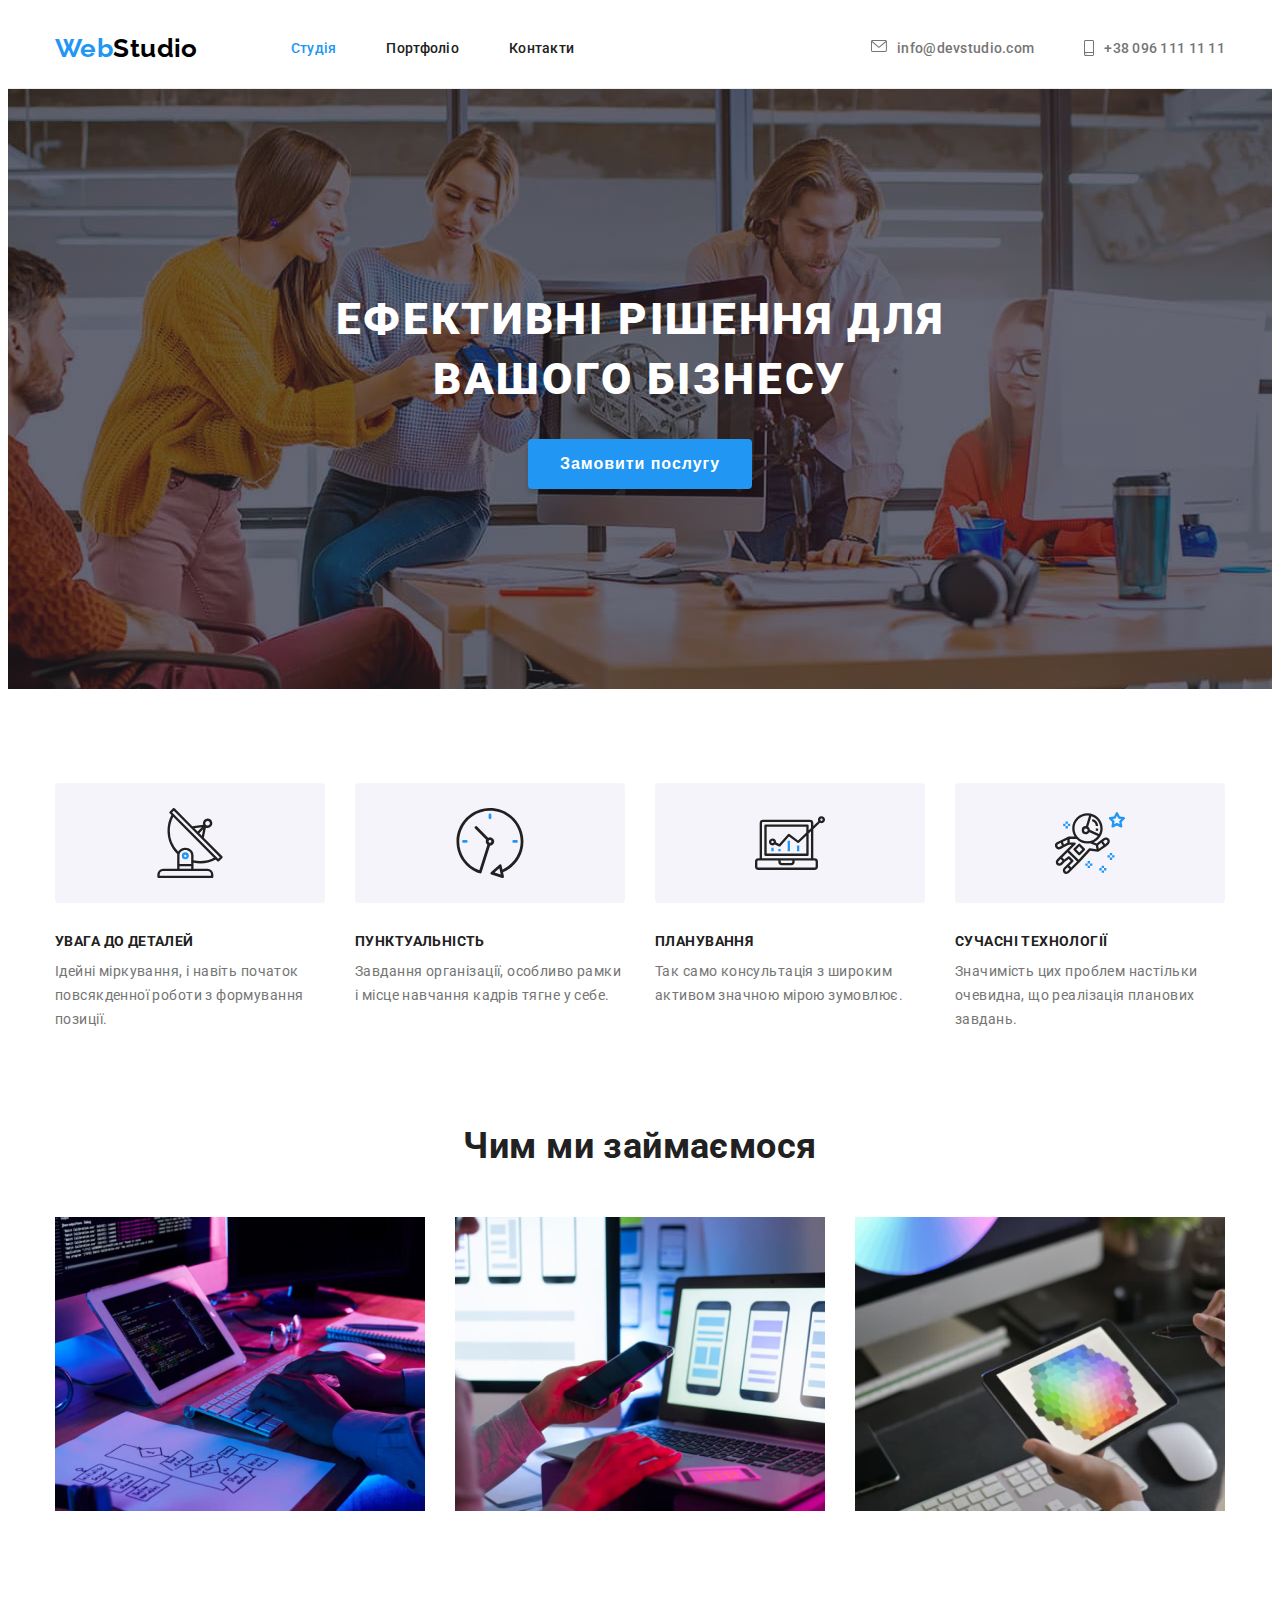
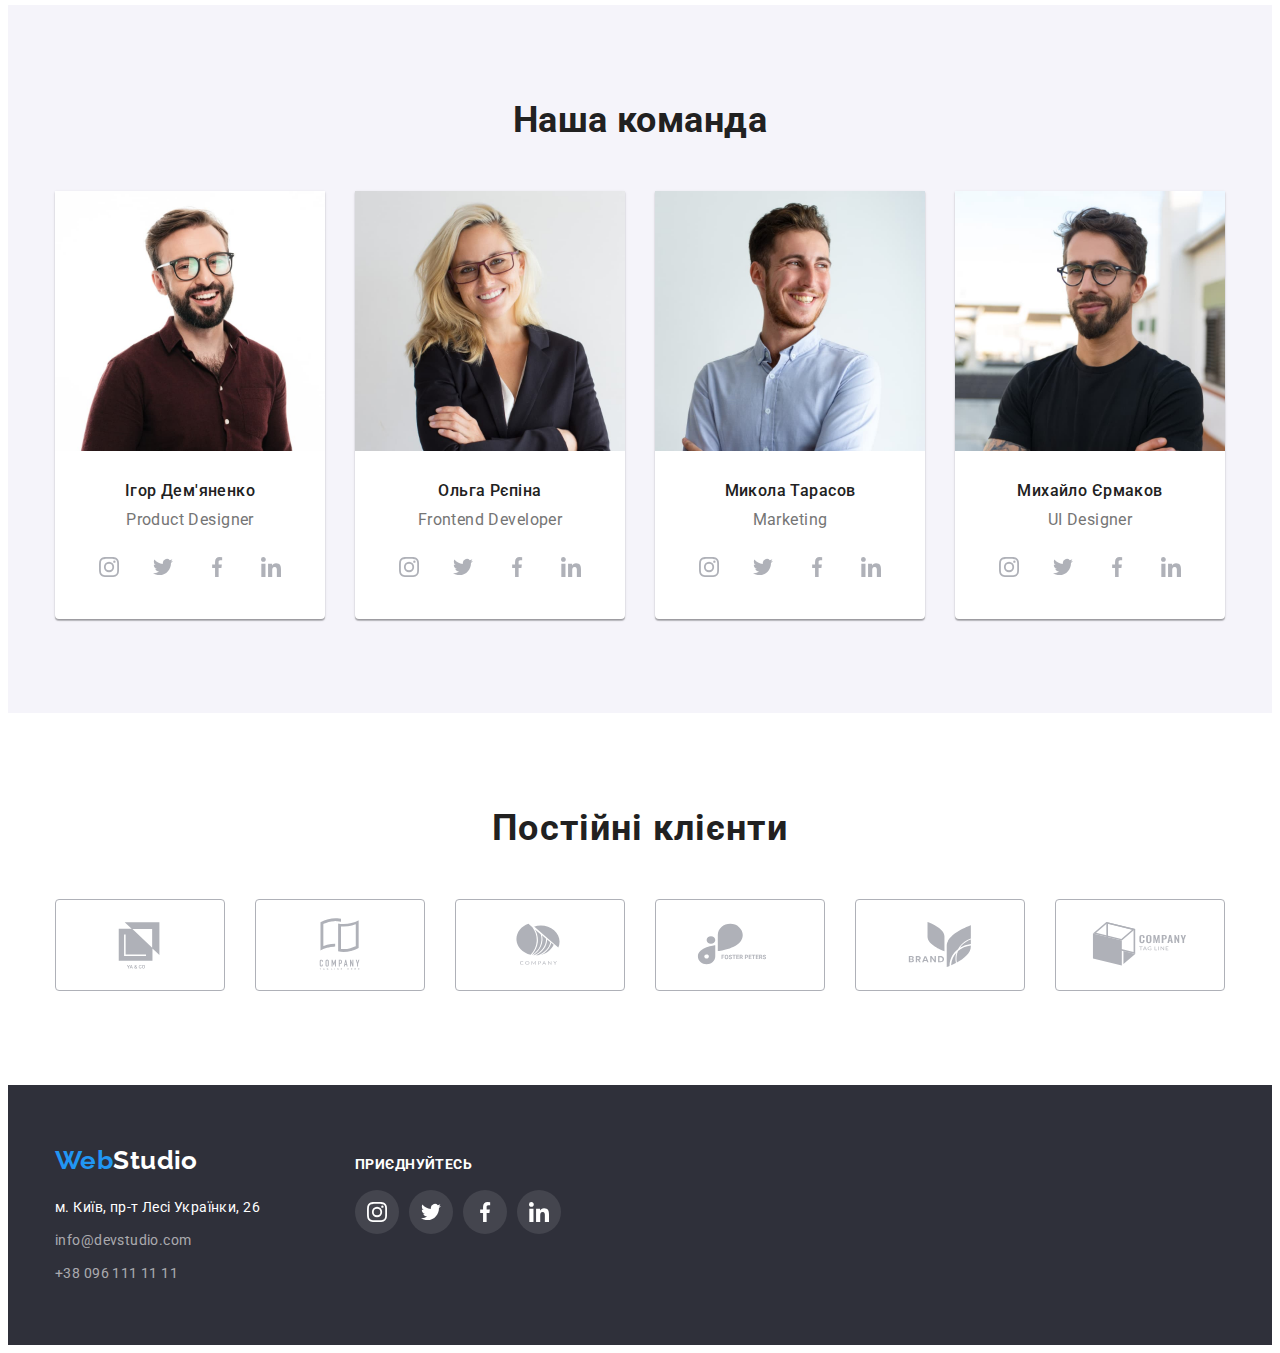
==== index.html @ 63a90024 "Initial commit" ====
<!DOCTYPE html>
<html lang="uk">
  <head>
    <meta charset="UTF-8" />
    <meta http-equiv="X-UA-Compatible" content="IE=edge" />
    <meta name="viewport" content="width=device-width, initial-scale=1.0" />
    <title>Studio</title>
    <link
      rel="stylesheet"
      href="https://cdnjs.cloudflare.com/ajax/libs/modern-normalize/1.1.0/modern-normalize.min.css"
      integrity="sha512-wpPYUAdjBVSE4KJnH1VR1HeZfpl1ub8YT/NKx4PuQ5NmX2tKuGu6U/JRp5y+Y8XG2tV+wKQpNHVUX03MfMFn9Q=="
      crossorigin="anonymous"
      referrerpolicy="no-referrer"
    />
    <link rel="preconnect" href="https://fonts.googleapis.com" />
    <link rel="preconnect" href="https://fonts.gstatic.com" crossorigin />
    <link
      href="https://fonts.googleapis.com/css2?family=Raleway:wght@700&family=Roboto:wght@400;500;700;900&display=swap"
      rel="stylesheet"
    />
    <link rel="stylesheet" href="./css/styles.css" />
  </head>
  <body>
    <header class="header">
      <div class="container header-cont">
        <nav class="nav">
          <a class="logo logo-dark" href="./index.html"
            ><span class="accent-logo">Web</span>Studio</a
          >
          <ul class="list list-nav">
            <li class="item-nav"><a class="link-nav active-nav" href="./index.html">Студія</a></li>
            <li class="item-nav"><a class="link-nav" href="./portfolio.html">Портфоліо</a></li>
            <li class="item-nav"><a class="link-nav" href="#">Контакти</a></li>
          </ul>
        </nav>
        <ul class="list list-cont">
          <li class="item-nav">
            <a class="link-cont" href="mailto:info@devstudio.com">
              <svg class="icon-cont-envelope">
                <use href="./images/icons.svg#icon-envelope"></use>
              </svg>
              info@devstudio.com</a
            >
          </li>
          <li class="item-nav">
            <a class="link-cont" href="tel:+380961111111">
              <svg class="icon-cont-smartphone">
                <use href="./images/icons.svg#icon-smartphone"></use></svg
              >+38 096 111 11 11</a
            >
          </li>
        </ul>
      </div>
    </header>
    <main>
      <section class="hero">
        <div class="container hero-cont">
          <h1 class="hero-title">Ефективні рішення для вашого бізнесу</h1>
          <button class="hero-bt" type="button">Замовити послугу</button>
        </div>
      </section>
      <section class="section advantage">
        <div class="container">
          <h2 class="visually-hidden">Наші переваги</h2>
          <ul class="list advantage-list">
            <li class="advantage-item">
              <div class="advantage-box">
                <svg class="advantage-icon">
                  <use href="./images/icons.svg#icon-antenna"></use>
                </svg>
              </div>
              <h3 class="advantage-title">Увага до деталей</h3>
              <p class="advatage-text">
                Ідейні міркування, і навіть початок повсякденної роботи з формування позиції.
              </p>
            </li>
            <li class="advantage-item">
              <div class="advantage-box">
                <svg class="advantage-icon">
                  <use href="./images/icons.svg#icon-clock"></use>
                </svg>
              </div>
              <h3 class="advantage-title">Пунктуальність</h3>
              <p class="advatage-text">
                Завдання організації, особливо рамки і місце навчання кадрів тягне у себе.
              </p>
            </li>
            <li class="advantage-item">
              <div class="advantage-box">
                <svg class="advantage-icon">
                  <use href="./images/icons.svg#icon-diagram"></use>
                </svg>
              </div>
              <h3 class="advantage-title">Планування</h3>
              <p class="advatage-text">
                Так само консультація з широким активом значною мірою зумовлює.
              </p>
            </li>
            <li class="advantage-item">
              <div class="advantage-box">
                <svg class="advantage-icon">
                  <use href="./images/icons.svg#icon-astronaut"></use>
                </svg>
              </div>
              <h3 class="advantage-title">Сучасні Технології</h3>
              <p class="advatage-text">
                Значимість цих проблем настільки очевидна, що реалізація планових завдань.
              </p>
            </li>
          </ul>
        </div>
      </section>
      <section class="section work">
        <div class="container">
          <h2 class="work-title">Чим ми займаємося</h2>
          <ul class="list work-list">
            <li class="work-item">
              <img
                class="img"
                src="./images/image1.jpg"
                alt="розробка сайту"
                width="370"
                height="294"
              />
            </li>
            <li class="work-item">
              <img
                class="img"
                src="./images/image2.jpg"
                alt="розробка мобільного додатку"
                width="370"
                height="294"
              />
            </li>
            <li class="work-item">
              <img
                class="img"
                src="./images/image3.jpg"
                alt="розробка дизайну"
                width="370"
                height="294"
              />
            </li>
          </ul>
        </div>
      </section>
      <section class="section team">
        <div class="container">
          <h2 class="team-title">Наша команда</h2>
          <ul class="list list-team">
            <li class="list-box">
              <img
                class="img team-photo"
                src="./images/igor.jpg"
                alt="Ігор Дем'яненко"
                width="270"
                height="260"
              />
              <div class="team-cont">
                <h3 class="team-member">Ігор Дем'яненко</h3>
                <p class="team-function" lang="en">Product Designer</p>
                <ul class="list team-social">
                  <li class="social-item">
                    <a
                      href="https://www.instagram.com"
                      class="link-social"
                      target="_blank"
                      rel="noopener noreferrer"
                    >
                      <svg class="icon-social">
                        <use href="./images/icons.svg#icon-instagram"></use>
                      </svg>
                    </a>
                  </li>
                  <li class="social-item">
                    <a
                      href="https://twitter.com"
                      class="link-social"
                      target="_blank"
                      rel="noopener noreferrer"
                    >
                      <svg class="icon-social">
                        <use href="./images/icons.svg#icon-twitter"></use>
                      </svg>
                    </a>
                  </li>
                  <li class="social-item">
                    <a
                      href="https://www.facebook.com"
                      class="link-social"
                      target="_blank"
                      rel="noopener noreferrer"
                    >
                      <svg class="icon-social">
                        <use href="./images/icons.svg#icon-facebook"></use>
                      </svg>
                    </a>
                  </li>
                  <li class="social-item">
                    <a
                      href="https://ua.linkedin.com"
                      class="link-social"
                      target="_blank"
                      rel="noopener noreferrer"
                    >
                      <svg class="icon-social">
                        <use href="./images/icons.svg#icon-linkedin"></use>
                      </svg>
                    </a>
                  </li>
                </ul>
              </div>
            </li>
            <li class="list-box">
              <img
                class="img team-photo"
                src="./images/olha.jpg"
                alt="Ольга Рєпіна"
                width="270"
                height="260"
              />
              <div class="team-cont">
                <h3 class="team-member">Ольга Рєпіна</h3>
                <p class="team-function" lang="en">Frontend Developer</p>
                <ul class="list team-social">
                  <li class="social-item">
                    <a
                      href="https://www.instagram.com"
                      class="link-social"
                      target="_blank"
                      rel="noopener noreferrer"
                    >
                      <svg class="icon-social">
                        <use href="./images/icons.svg#icon-instagram"></use>
                      </svg>
                    </a>
                  </li>
                  <li class="social-item">
                    <a
                      href="https://twitter.com"
                      class="link-social"
                      target="_blank"
                      rel="noopener noreferrer"
                    >
                      <svg class="icon-social">
                        <use href="./images/icons.svg#icon-twitter"></use>
                      </svg>
                    </a>
                  </li>
                  <li class="social-item">
                    <a
                      href="https://www.facebook.com"
                      class="link-social"
                      target="_blank"
                      rel="noopener noreferrer"
                    >
                      <svg class="icon-social">
                        <use href="./images/icons.svg#icon-facebook"></use>
                      </svg>
                    </a>
                  </li>
                  <li class="social-item">
                    <a
                      href="https://ua.linkedin.com"
                      class="link-social"
                      target="_blank"
                      rel="noopener noreferrer"
                    >
                      <svg class="icon-social">
                        <use href="./images/icons.svg#icon-linkedin"></use>
                      </svg>
                    </a>
                  </li>
                </ul>
              </div>
            </li>
            <li class="list-box">
              <img
                class="img team-photo"
                src="./images/nikolay.jpg"
                alt="Микола Тарасов"
                width="270"
                height="260"
              />
              <div class="team-cont">
                <h3 class="team-member">Микола Тарасов</h3>
                <p class="team-function" lang="en">Marketing</p>
                <ul class="list team-social">
                  <li class="social-item">
                    <a
                      href="https://www.instagram.com"
                      class="link-social"
                      target="_blank"
                      rel="noopener noreferrer"
                    >
                      <svg class="icon-social">
                        <use href="./images/icons.svg#icon-instagram"></use>
                      </svg>
                    </a>
                  </li>
                  <li class="social-item">
                    <a
                      href="https://twitter.com"
                      class="link-social"
                      target="_blank"
                      rel="noopener noreferrer"
                    >
                      <svg class="icon-social">
                        <use href="./images/icons.svg#icon-twitter"></use>
                      </svg>
                    </a>
                  </li>
                  <li class="social-item">
                    <a
                      href="https://www.facebook.com"
                      class="link-social"
                      target="_blank"
                      rel="noopener noreferrer"
                    >
                      <svg class="icon-social">
                        <use href="./images/icons.svg#icon-facebook"></use>
                      </svg>
                    </a>
                  </li>
                  <li class="social-item">
                    <a
                      href="https://ua.linkedin.com"
                      class="link-social"
                      target="_blank"
                      rel="noopener noreferrer"
                    >
                      <svg class="icon-social">
                        <use href="./images/icons.svg#icon-linkedin"></use>
                      </svg>
                    </a>
                  </li>
                </ul>
              </div>
            </li>
            <li class="list-box">
              <img
                class="img team-photo"
                src="./images/mixailo.jpg"
                alt="Михайло Єрмаков"
                width="270"
                height="260"
              />
              <div class="team-cont">
                <h3 class="team-member">Михайло Єрмаков</h3>
                <p class="team-function" lang="en">UI Designer</p>
                <ul class="list team-social">
                  <li class="social-item">
                    <a
                      href="https://www.instagram.com"
                      class="link-social"
                      target="_blank"
                      rel="noopener noreferrer"
                    >
                      <svg class="icon-social">
                        <use href="./images/icons.svg#icon-instagram"></use>
                      </svg>
                    </a>
                  </li>
                  <li class="social-item">
                    <a
                      href="https://twitter.com"
                      class="link-social"
                      target="_blank"
                      rel="noopener noreferrer"
                    >
                      <svg class="icon-social">
                        <use href="./images/icons.svg#icon-twitter"></use>
                      </svg>
                    </a>
                  </li>
                  <li class="social-item">
                    <a
                      href="https://www.facebook.com"
                      class="link-social"
                      target="_blank"
                      rel="noopener noreferrer"
                    >
                      <svg class="icon-social">
                        <use href="./images/icons.svg#icon-facebook"></use>
                      </svg>
                    </a>
                  </li>
                  <li class="social-item">
                    <a
                      href="https://ua.linkedin.com"
                      class="link-social"
                      target="_blank"
                      rel="noopener noreferrer"
                    >
                      <svg class="icon-social">
                        <use href="./images/icons.svg#icon-linkedin"></use>
                      </svg>
                    </a>
                  </li>
                </ul>
              </div>
            </li>
          </ul>
        </div>
      </section>
      <section class="section">
        <div class="container">
          <h2 class="client-title">Постійні клієнти</h2>
          <ul class="list list-client">
            <li class="client-item">
              <a href="#" class="link-client" target="_blank" rel="noopener noreferrer">
                <svg class="logo-client">
                  <use href="./images/icons.svg#icon-Logo6"></use>
                </svg>
              </a>
            </li>
            <li class="client-item">
              <a href="#" class="link-client" target="_blank" rel="noopener noreferrer">
                <svg class="logo-client">
                  <use href="./images/icons.svg#icon-Logo5"></use>
                </svg>
              </a>
            </li>
            <li class="client-item">
              <a href="#" class="link-client" target="_blank" rel="noopener noreferrer">
                <svg class="logo-client">
                  <use href="./images/icons.svg#icon-Logo4"></use>
                </svg>
              </a>
            </li>
            <li class="client-item">
              <a href="#" class="link-client" target="_blank" rel="noopener noreferrer">
                <svg class="logo-client">
                  <use href="./images/icons.svg#icon-Logo3"></use>
                </svg>
              </a>
            </li>
            <li class="client-item">
              <a href="#" class="link-client" target="_blank" rel="noopener noreferrer">
                <svg class="logo-client">
                  <use href="./images/icons.svg#icon-Logo2"></use>
                </svg>
              </a>
            </li>
            <li class="client-item">
              <a href="#" class="link-client" target="_blank" rel="noopener noreferrer">
                <svg class="logo-client">
                  <use href="./images/icons.svg#icon-Logo1"></use>
                </svg>
              </a>
            </li>
          </ul>
        </div>
      </section>
    </main>
    <footer class="footer">
      <div class="container footer-cont">
        <div class="ftr-address-cont">
          <a class="logo logo-white" href="./index.html"
            ><span class="accent-logo">Web</span>Studio</a
          >
          <address class="address">
            <ul class="list list-address">
              <li class="item-address">
                <a
                  class="link-address"
                  href="https://goo.gl/maps/qeLY9MRspjxgZA8L9"
                  target="_blank"
                  rel="noopener noreferrer"
                  >м. Київ, пр-т Лесі Українки, 26</a
                >
              </li>
              <li class="item-address">
                <a class="link-address link-address-cont" href="mailto:info@devstudio.com"
                  >info@devstudio.com</a
                >
              </li>
              <li class="item-address">
                <a class="link-address link-address-cont" href="tel:+380961111111"
                  >+38 096 111 11 11</a
                >
              </li>
            </ul>
          </address>
        </div>

        <div class="ftr-social-cont">
          <p class="ftr-social-title">приєднуйтесь</p>
          <ul class="list ftr-social">
            <li class="ftr-social-item">
              <a
                href="https://www.instagram.com"
                class="ftr-link-social"
                target="_blank"
                rel="noopener noreferrer"
              >
                <svg class="icon-social">
                  <use href="./images/icons.svg#icon-instagram"></use>
                </svg>
              </a>
            </li>
            <li class="ftr-social-item">
              <a
                href="https://twitter.com"
                class="ftr-link-social"
                target="_blank"
                rel="noopener noreferrer"
              >
                <svg class="icon-social">
                  <use href="./images/icons.svg#icon-twitter"></use>
                </svg>
              </a>
            </li>
            <li class="ftr-social-item">
              <a
                href="https://www.facebook.com"
                class="ftr-link-social"
                target="_blank"
                rel="noopener noreferrer"
              >
                <svg class="icon-social">
                  <use href="./images/icons.svg#icon-facebook"></use>
                </svg>
              </a>
            </li>
            <li class="ftr-social-item">
              <a
                href="https://ua.linkedin.com"
                class="ftr-link-social"
                target="_blank"
                rel="noopener noreferrer"
              >
                <svg class="icon-social">
                  <use href="./images/icons.svg#icon-linkedin"></use>
                </svg>
              </a>
            </li>
          </ul>
        </div>
      </div>
    </footer>
  </body>
</html>
---- css/styles.css ----
:root {
  /*bg color*/
  --background-color-main: #ffffff;
  --background-color-dark: #2f303a;
  --background-color-sect: #f5f4fa;
  --background-color-box: #eeeeee;
  --background-color-bt: #f5f4fa;
  --background-color-bt-accent: #2196f3;
  --background-color-bt-activ: #188ce8;
  --background-color-line: #ececec;
  --background-color-svg: #afb1b8;
  --background-color-social: rgba(255, 255, 255, 0.1);
  --background-color-gradient: rgba(47, 48, 58, 0.4);
  /*text color*/
  --color-text-main: #757575;
  --color-text-topic: #212121;
  --color-text-hero: #ffffff;
  --color-text-dark: #000000;
  --color-text-accent: #2196f3;
  --color-text-adress: rgba(255, 255, 255, 0.6);
  /*fonts*/
  --main-font: 'Roboto', sans-serif;
  --secondary-font: 'Raleway', sans-serif;
}

*,
*::before,
*::after {
  box-sizing: border-box;
}

/*common styles*/

body {
  background: var(--background-color-main);
  color: var(--color-text-main);
  font-family: var(--main-font);
  font-size: 14px;
  letter-spacing: 0.03em;
}
h1,
h2,
h3,
p {
  margin: 0;
}
.list {
  list-style: none;
  margin: 0;
  padding: 0;
}
.visually-hidden {
  position: absolute;
  white-space: nowrap;
  width: 1px;
  height: 1px;
  overflow: hidden;
  border: 0;
  padding: 0;
  clip: rect(0 0 0 0);
  clip-path: inset(50%);
  margin: -1px;
}
.container {
  width: 1200px;
  padding-left: 15px;
  padding-right: 15px;
  margin-left: auto;
  margin-right: auto;
}
.section {
  padding-top: 94px;
  padding-bottom: 94px;
}
img {
  display: block;
  max-width: 100%;
  height: auto;
}

/*logo*/

.logo {
  font-family: var(--secondary-font);
  font-size: 26px;
  font-weight: 700;
  line-height: calc(30 / 26);
  text-decoration: none;
}
.logo-dark {
  margin-right: 93px;

  color: var(--color-text-dark);
}
.logo-white {
  color: var(--color-text-hero);
}
.accent-logo {
  color: var(--color-text-accent);
}
/*header*/
.header {
  border-bottom: 1px solid var(--background-color-line);
}
.header-cont {
  display: flex;
  align-items: center;
  justify-content: space-between;
}
.nav {
  display: flex;
  align-items: center;
}
.list-nav {
  display: flex;
}
.item-nav {
  margin-right: 50px;
}
.item-nav:last-child {
  margin-right: 0;
}
.list-cont {
  display: flex;
  align-items: center;
}
.link-nav {
  display: block;
  padding-top: 32px;
  padding-bottom: 32px;

  text-decoration: none;
  color: var(--color-text-topic);
  font-weight: 500;
  line-height: calc(16 / 14);
  letter-spacing: 0.02em;
}
.link-nav:hover,
.link-nav:focus {
  color: var(--color-text-accent);
}
.active-nav {
  color: var(--color-text-accent);
}
.link-cont {
  display: flex;
  padding-top: 32px;
  padding-bottom: 32px;

  text-decoration: none;
  color: var(--color-text-main);
  font-weight: 500;
  line-height: calc(16 / 14);
  letter-spacing: 0.02em;
}
.link-cont:hover,
.link-cont:focus {
  color: var(--color-text-accent);
}
.icon-cont-envelope {
  width: 16px;
  height: 12px;
  margin-right: 10px;
  fill: currentColor;
}
.icon-cont-smartphone {
  width: 10px;
  height: 16px;
  margin-right: 10px;
  fill: currentColor;
}

/*footer*/
.footer {
  background-color: var(--background-color-dark);
  padding-top: 60px;
  padding-bottom: 60px;
}
.footer-cont {
  display: flex;
  align-items: baseline;
}
.ftr-address-cont {
  margin-right: 70px;
  width: 230px;
}
.address {
  margin-top: 20px;
}
.item-address {
  margin-bottom: 9px;
}
.item-address:last-child {
  margin-bottom: 0;
}
.link-address {
  text-decoration: none;
  font-style: normal;
  line-height: calc(24 / 14);
  color: var(--color-text-hero);
}
.link-address-cont {
  color: var(--color-text-adress);
}
.link-address:hover,
.link-address:focus {
  color: var(--color-text-accent);
}

.ftr-social-cont {
  width: 206px;
}
.ftr-social-title {
  margin-bottom: 20px;

  color: var(--color-text-hero);
  font-weight: 700;
  font-size: 14px;
  line-height: calc(14 / 16);
  letter-spacing: 0.03em;
  text-transform: uppercase;
}
.ftr-social {
  display: flex;
  flex-wrap: wrap;
  gap: 10px;
  justify-content: center;
}
.ftr-link-social {
  display: block;
  fill: var(--color-text-hero);
  text-decoration: none;
  padding: 12px;
  background-color: var(--background-color-social);
  border-radius: 50%;
  line-height: 0;
}
.ftr-link-social:hover,
.ftr-link-social:focus {
  fill: var(--color-text-hero);
  background-color: var(--background-color-bt-accent);
}

.icon-social {
  width: 20px;
  height: 20px;
}

/*studio*/

/*section hero*/

.hero {
  background-color: var(--background-color-dark);
  background-image: linear-gradient(
      var(--background-color-gradient),
      var(--background-color-gradient)
    ),
    url(../images/hero.jpg);
  background-size: 1600px;
  background-position: center;
  background-repeat: no-repeat;

  padding-top: 200px;
  padding-bottom: 200px;
}
.hero-cont {
  padding-left: 252px;
  padding-right: 252px;
}
.hero-title {
  width: 696px;
  margin-bottom: 30px;
  margin-left: 0;
  margin-right: 0;

  color: var(--color-text-hero);
  font-weight: 900;
  font-size: 44px;
  line-height: calc(60 / 44);
  text-align: center;
  letter-spacing: 0.06em;
  text-transform: uppercase;
}

.hero-bt {
  display: block;
  padding-left: 32px;
  padding-right: 32px;
  padding-top: 10px;
  padding-bottom: 10px;
  margin-left: auto;
  margin-right: auto;

  background-color: var(--background-color-bt-accent);
  color: var(--color-text-hero);
  font-weight: 700;
  font-size: 16px;
  line-height: calc(30 / 16);
  letter-spacing: 0.06em;
  box-shadow: 0px 4px 4px rgba(0, 0, 0, 0.15);
  border-radius: 4px;
  border: none;
  cursor: pointer;
}
.hero-bt:hover,
.hero-bt:focus {
  background-color: var(--background-color-bt-activ);
}

/*section advantage*/
.advantage-list {
  display: flex;
  flex-wrap: wrap;
  gap: 30px;
}
.advantage-item {
  width: 270px;
}
.advantage-title {
  margin-bottom: 10px;

  color: var(--color-text-topic);
  font-size: 14px;
  font-weight: 700;
  line-height: calc(16 / 14);
  text-transform: uppercase;
}
.advatage-text {
  line-height: calc(24 / 14);
}
.advantage-box {
  display: flex;
  justify-content: center;
  align-items: center;
  width: 100%;
  height: 120px;
  margin-bottom: 30px;

  background-color: var(--background-color-sect);
  border-radius: 4px;
}
.advantage-icon {
  width: 70px;
  height: 70px;
}

/*section work*/

.work {
  padding-top: 0;
}
.work-list {
  display: flex;
  flex-wrap: wrap;
  gap: 30px;
}
.work-item {
  width: 370px;
}
.work-title {
  margin-bottom: 50px;

  color: var(--color-text-topic);
  font-weight: 700;
  font-size: 36px;
  line-height: calc(42 / 36);
  text-align: center;
}
/*section team*/
.team {
  background-color: var(--background-color-sect);
}
.team-title {
  margin-bottom: 50px;
  color: var(--color-text-topic);
  font-weight: 700;
  font-size: 36px;
  line-height: calc(42 / 36);
  text-align: center;
}
.list-team {
  display: flex;
  flex-wrap: wrap;
  gap: 30px;
}

.list-box {
  width: 270px;
  background-color: var(--background-color-main);
  box-shadow: 0px 1px 3px rgba(0, 0, 0, 0.12), 0px 1px 1px rgba(0, 0, 0, 0.14),
    0px 2px 1px rgba(0, 0, 0, 0.2);
  border-radius: 0px 0px 4px 4px;
}
.team-cont {
  padding: 30px;
}
.team-member {
  margin-bottom: 10px;

  color: var(--color-text-topic);
  font-weight: 500;
  font-size: 16px;
  line-height: calc(19 / 16);
  text-align: center;
}
.team-function {
  margin-bottom: 16px;

  font-size: 16px;
  line-height: calc(19 / 16);
  text-align: center;
}
.team-social {
  display: flex;
  flex-wrap: wrap;
  gap: 10px;
  justify-content: center;
}
.link-social {
  display: block;
  fill: var(--background-color-svg);
  text-decoration: none;
  padding: 12px;
  background-color: transparent;
  border-radius: 50%;
  line-height: 0;
}
.link-social:hover,
.link-social:focus {
  fill: var(--color-text-hero);
  background-color: var(--background-color-bt-accent);
}

.icon-social {
  width: 20px;
  height: 20px;
}

/*section client*/
.client-title {
  margin-bottom: 50px;

  color: var(--color-text-topic);
  font-weight: 700;
  font-size: 36px;
  line-height: calc(42 / 36);
  text-align: center;
  letter-spacing: 0.03em;
}
.list-client {
  display: flex;
  flex-wrap: wrap;
  gap: 30px;
}
.client-item {
  width: 170px;
  height: 92px;
}

.link-client {
  display: flex;
  justify-content: center;
  align-items: center;

  fill: var(--background-color-svg);

  width: 100%;
  height: 100%;
  border: 1px solid var(--background-color-svg);
  border-radius: 4px;
  text-decoration: none;
}
.link-client:hover,
.link-client:focus {
  fill: var(--background-color-bt-accent);
  border: 1px solid var(--background-color-bt-activ);
}
.logo-client {
  width: 106px;
  height: 60px;
}

/*portfolio*/
.filter {
  display: flex;
  justify-content: center;
  margin-bottom: 50px;
}
.item-filter {
  margin-right: 8px;
}

.item-filter:last-child {
  margin-right: 0;
}

.filter-bt {
  padding: 6px 22px;

  background-color: var(--background-color-bt);
  color: var(--color-text-topic);
  font-weight: 500;
  font-size: 16px;
  line-height: calc(26 / 16);
  text-align: center;
  border-radius: 4px;
  border: none;
  cursor: pointer;
}
.filter-bt:hover,
.filter-bt:focus {
  background-color: var(--background-color-bt-accent);
  color: var(--color-text-hero);
  box-shadow: 0px 3px 1px rgba(0, 0, 0, 0.1), 0px 1px 2px rgba(0, 0, 0, 0.08),
    0px 2px 2px rgba(0, 0, 0, 0.12);
}

.project {
  display: flex;
  flex-wrap: wrap;
  gap: 30px;
}

.item-project {
  width: 370px;
}

.proj-box {
  padding: 20px 24px;
  border-left: 1px solid var(--background-color-box);
  border-right: 1px solid var(--background-color-box);
  border-bottom: 1px solid var(--background-color-box);
}

.project-name {
  margin-bottom: 4px;
  color: var(--color-text-topic);
  font-weight: 700;
  font-size: 18px;
  line-height: calc(36 / 18);
  letter-spacing: 0.06em;
}

.project-filter {
  color: var(--color-text-main);
  font-size: 16px;
  line-height: calc(30 / 16);
}
.link-filter {
  display: block;

  text-decoration: none;
}
.link-filter:hover,
.link-filter:focus {
  box-shadow: 0px 1px 1px rgba(0, 0, 0, 0.12), 0px 4px 4px rgba(0, 0, 0, 0.06),
    1px 4px 6px rgba(0, 0, 0, 0.16);
}
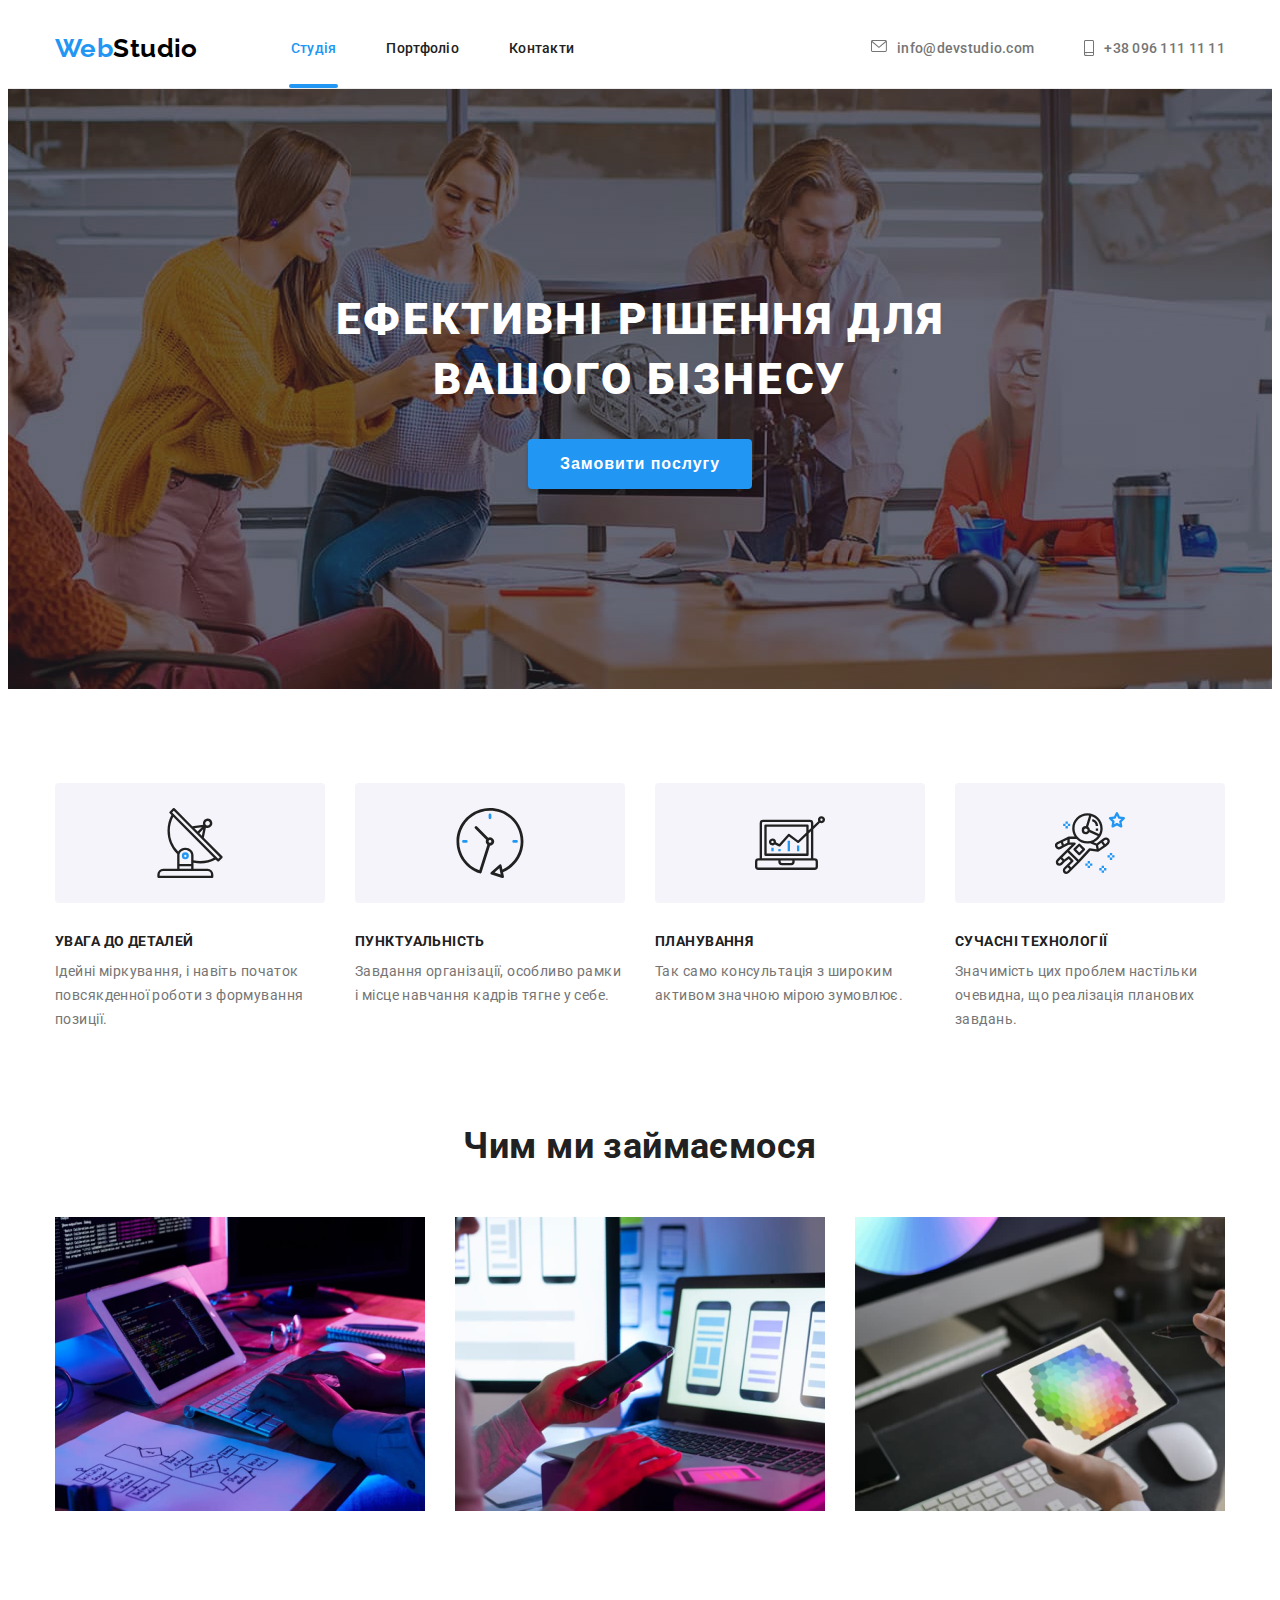
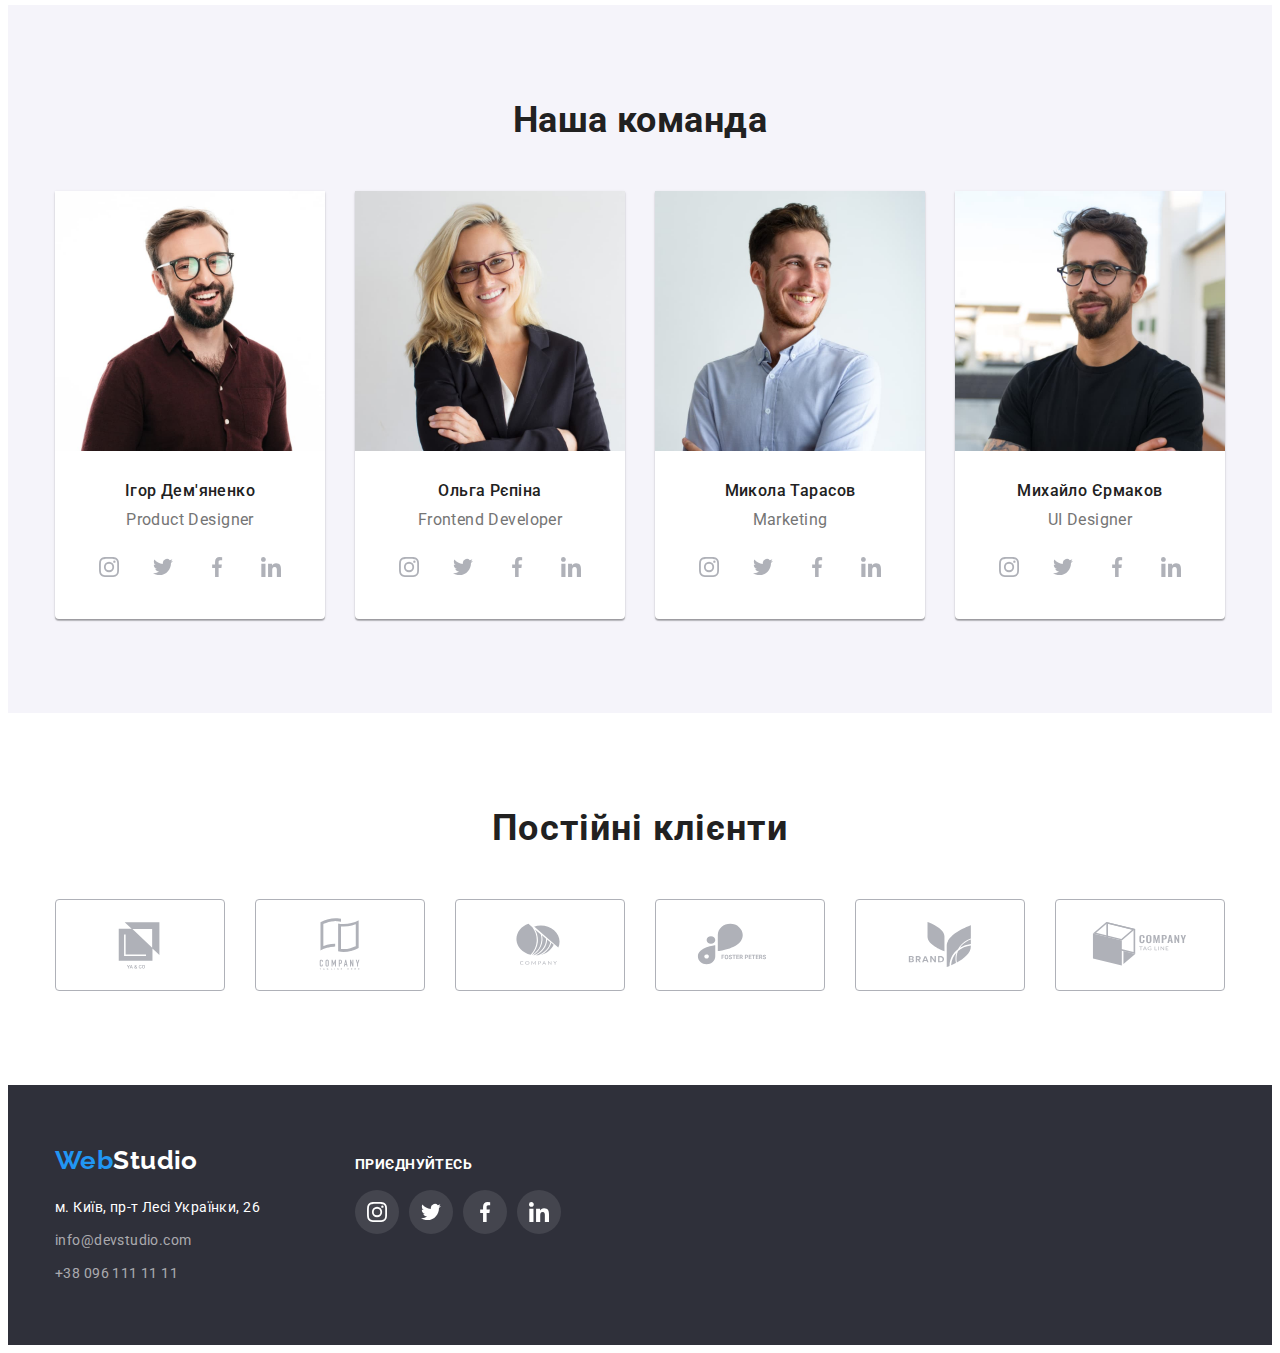
==== commit c8707ce6: "JS" ====
--- a/index.html
+++ b/index.html
@@ -539,5 +539,6 @@
         </div>
       </div>
     </footer>
+    <script src="./js/modal.js"></script>
   </body>
 </html>
--- a/css/styles.css
+++ b/css/styles.css
@@ -125,9 +125,12 @@
   align-items: center;
 }
 .link-nav {
-  display: block;
+  display: flex;
+  flex-direction: column;
+  align-items: center;
+  flex-wrap: nowrap;
   padding-top: 32px;
-  padding-bottom: 32px;
+  /* padding-bottom: 32px; */
 
   text-decoration: none;
   color: var(--color-text-topic);
@@ -142,6 +145,18 @@
 .active-nav {
   color: var(--color-text-accent);
 }
+.active-nav::after {
+  content: "";
+  width: 106%;
+  height: 4px;
+  border-radius: 2px;
+  background-color: var(--background-color-bt-accent);
+  background-size: contain;
+  margin-top: 28px;
+}
+
+
+
 .link-cont {
   display: flex;
   padding-top: 32px;
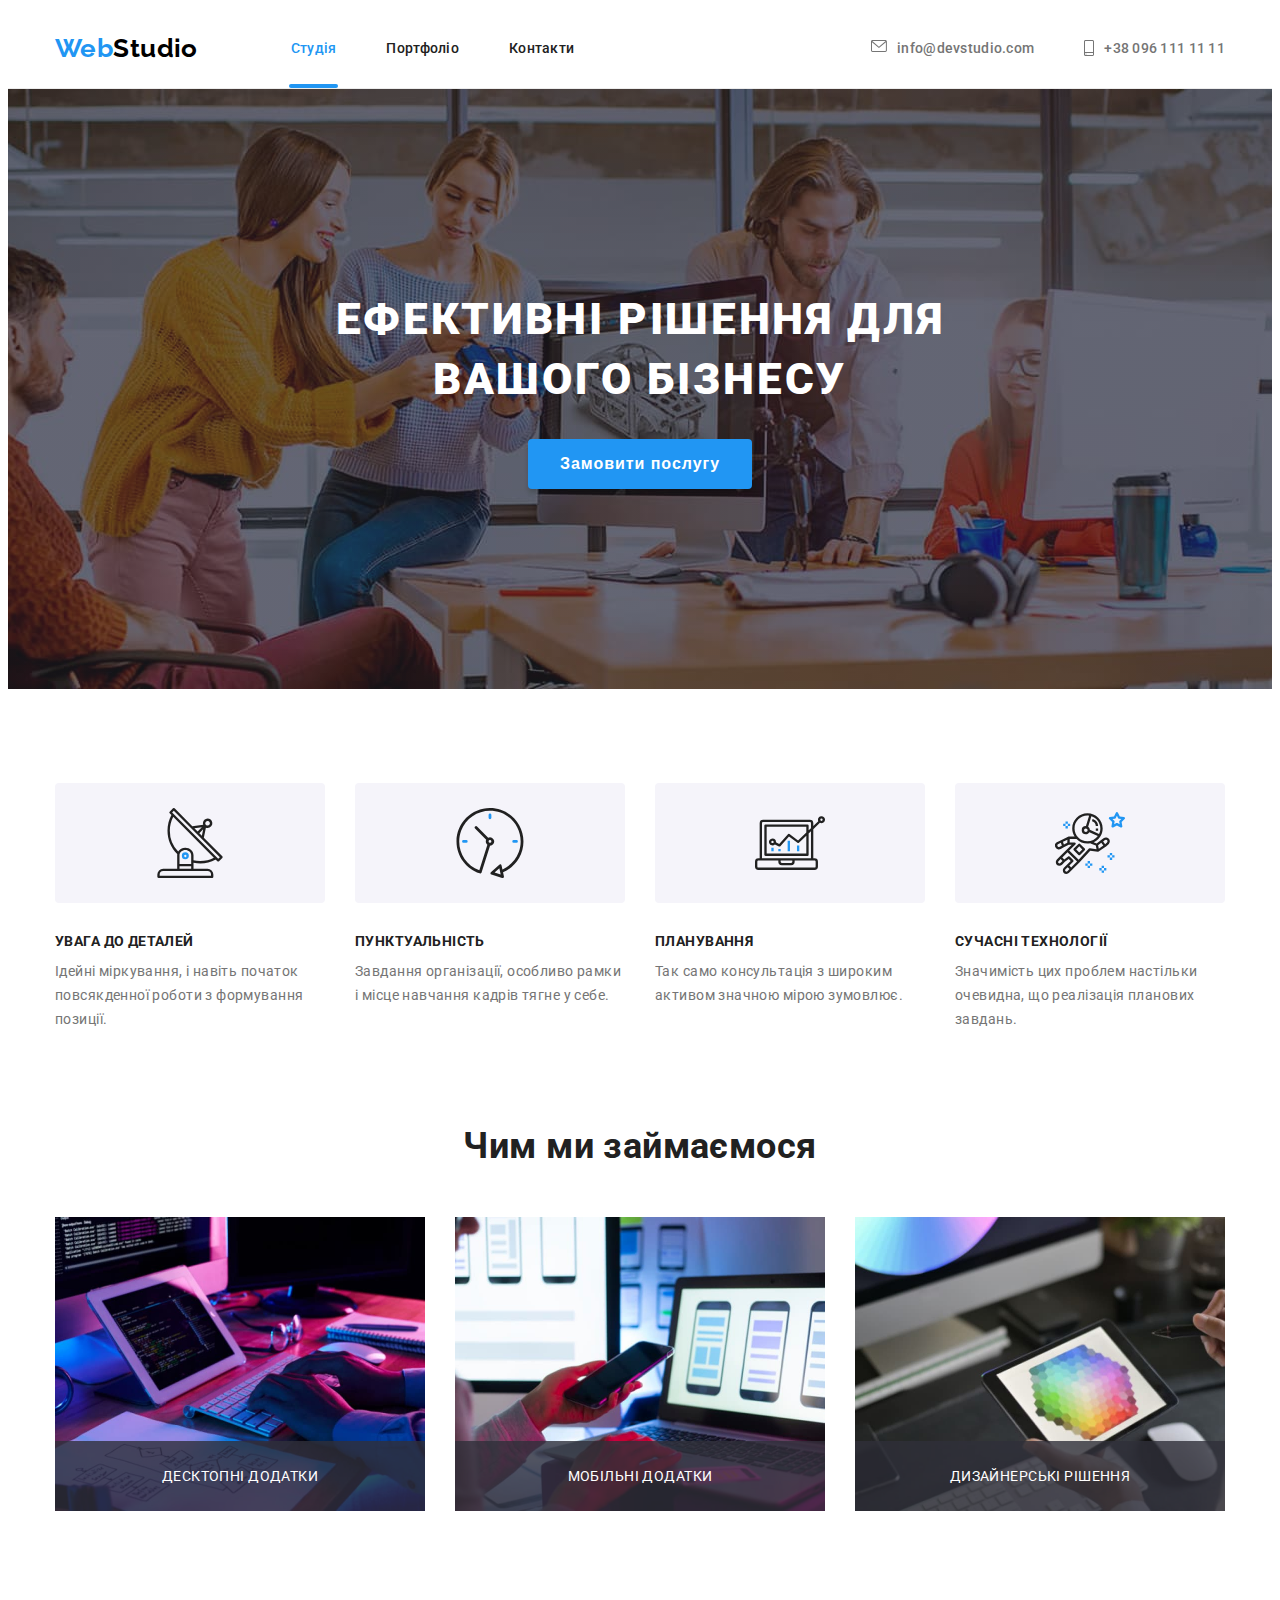
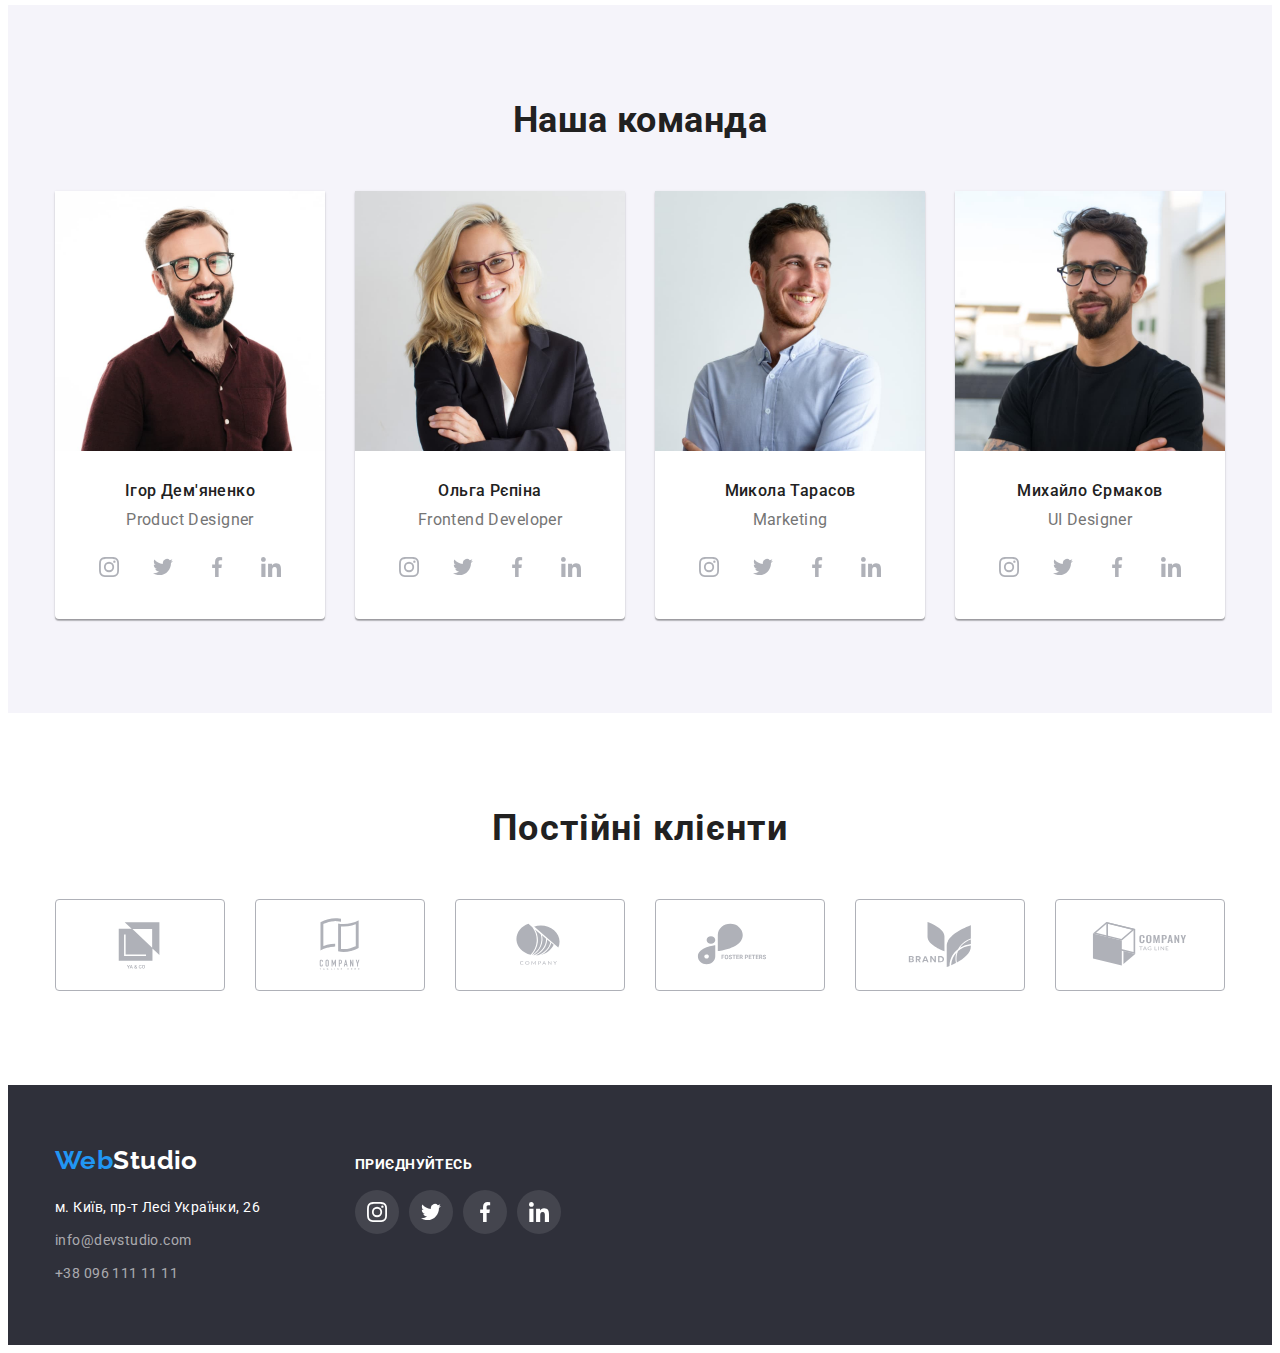
==== commit 1dab5acf: "+label" ====
--- a/index.html
+++ b/index.html
@@ -115,6 +115,7 @@
           <h2 class="work-title">Чим ми займаємося</h2>
           <ul class="list work-list">
             <li class="work-item">
+              <div class="work-thumb">              
               <img
                 class="img"
                 src="./images/image1.jpg"
@@ -122,8 +123,12 @@
                 width="370"
                 height="294"
               />
-            </li>
+              <div class="work-label">
+                <p class="label-text">Десктопні додатки</p>
+              </div>
+            </div></li>
             <li class="work-item">
+              <div class="work-thumb">
               <img
                 class="img"
                 src="./images/image2.jpg"
@@ -131,8 +136,12 @@
                 width="370"
                 height="294"
               />
-            </li>
+              <div class="work-label">
+                <p class="label-text">Мобільні додатки</p>
+              </div>
+            </div></li>
             <li class="work-item">
+              <div class="work-thumb">
               <img
                 class="img"
                 src="./images/image3.jpg"
@@ -140,7 +149,10 @@
                 width="370"
                 height="294"
               />
-            </li>
+              <div class="work-label">
+                <p class="label-text">Дизайнерські рішення</p>
+              </div>
+            </div></li>
           </ul>
         </div>
       </section>
--- a/css/styles.css
+++ b/css/styles.css
@@ -11,6 +11,8 @@
   --background-color-svg: #afb1b8;
   --background-color-social: rgba(255, 255, 255, 0.1);
   --background-color-gradient: rgba(47, 48, 58, 0.4);
+  --background-color-overlay: rgba(33, 150, 243, 0.9);
+  --background-color-label: rgba(47, 48, 58, 0.8);
   /*text color*/
   --color-text-main: #757575;
   --color-text-topic: #212121;
@@ -132,6 +134,10 @@
   padding-top: 32px;
   /* padding-bottom: 32px; */
 
+  transition-property: color;
+  transition-duration: 250ms;
+transition-timing-function: cubic-bezier(0.4, 0, 0.2, 1);
+
   text-decoration: none;
   color: var(--color-text-topic);
   font-weight: 500;
@@ -155,12 +161,14 @@
   margin-top: 28px;
 }
 
-
-
 .link-cont {
   display: flex;
   padding-top: 32px;
   padding-bottom: 32px;
+
+  transition-property: color;
+  transition-duration: 250ms;
+transition-timing-function: cubic-bezier(0.4, 0, 0.2, 1);
 
   text-decoration: none;
   color: var(--color-text-main);
@@ -209,6 +217,10 @@
   margin-bottom: 0;
 }
 .link-address {
+  transition-property: color;
+  transition-duration: 250ms;
+transition-timing-function: cubic-bezier(0.4, 0, 0.2, 1);
+
   text-decoration: none;
   font-style: normal;
   line-height: calc(24 / 14);
@@ -244,6 +256,11 @@
 .ftr-link-social {
   display: block;
   fill: var(--color-text-hero);
+
+  transition-property: background-color;
+  transition-duration: 250ms;
+transition-timing-function: cubic-bezier(0.4, 0, 0.2, 1);
+
   text-decoration: none;
   padding: 12px;
   background-color: var(--background-color-social);
@@ -307,6 +324,10 @@
   margin-left: auto;
   margin-right: auto;
 
+  transition-property: background-color;
+  transition-duration: 250ms;
+transition-timing-function: cubic-bezier(0.4, 0, 0.2, 1);
+
   background-color: var(--background-color-bt-accent);
   color: var(--color-text-hero);
   font-weight: 700;
@@ -382,6 +403,44 @@
   line-height: calc(42 / 36);
   text-align: center;
 }
+.work-thumb {
+  position: relative; 
+  width: 100%;
+  height: 100%;
+}
+
+.work-label {
+  position: absolute;
+  bottom: 0;
+  left: 0;
+  width: 100%;
+  height: 70px;
+
+  padding-top: 27px;
+  padding-bottom: 27px;
+
+background-color: var(--background-color-label);
+}
+.label-text {
+  line-height: calc(16 / 14);
+  text-align: center;
+  text-transform: uppercase;
+
+  color: var(--color-text-hero);
+}
+
+/* position: relative;  
+width: 370px;
+height: 294px;
+overflow: hidden;
+}
+.overlay-project {
+  position: absolute;
+  top: 0;
+  left: 0;
+  width: 100%;
+  height: 100%; */
+
 /*section team*/
 .team {
   background-color: var(--background-color-sect);
@@ -435,6 +494,11 @@
 .link-social {
   display: block;
   fill: var(--background-color-svg);
+
+  transition-property: background-color, fill;
+  transition-duration: 250ms;
+transition-timing-function: cubic-bezier(0.4, 0, 0.2, 1);
+
   text-decoration: none;
   padding: 12px;
   background-color: transparent;
@@ -480,6 +544,10 @@
 
   fill: var(--background-color-svg);
 
+  transition-property: fill, border;
+  transition-duration: 250ms;
+transition-timing-function: cubic-bezier(0.4, 0, 0.2, 1);
+
   width: 100%;
   height: 100%;
   border: 1px solid var(--background-color-svg);
@@ -513,6 +581,10 @@
 .filter-bt {
   padding: 6px 22px;
 
+  transition-property: background-color, color, box-shadow;
+  transition-duration: 250ms;
+transition-timing-function: cubic-bezier(0.4, 0, 0.2, 1);
+
   background-color: var(--background-color-bt);
   color: var(--color-text-topic);
   font-weight: 500;
@@ -525,6 +597,7 @@
 }
 .filter-bt:hover,
 .filter-bt:focus {
+  
   background-color: var(--background-color-bt-accent);
   color: var(--color-text-hero);
   box-shadow: 0px 3px 1px rgba(0, 0, 0, 0.1), 0px 1px 2px rgba(0, 0, 0, 0.08),
@@ -539,6 +612,33 @@
 
 .item-project {
   width: 370px;
+}
+.proj-cont {
+position: relative;  
+width: 370px;
+height: 294px;
+overflow: hidden;
+}
+.overlay-project {
+  position: absolute;
+  top: 0;
+  left: 0;
+  width: 100%;
+  height: 100%;
+  
+  transform: translatey(100%);
+  transition-property: transform;
+  transition-duration: 250ms;
+transition-timing-function: cubic-bezier(0.4, 0, 0.2, 1); 
+
+padding: 63px 24px;
+background-color: var(--background-color-overlay);
+}
+.project-text {
+  font-size: 18px;
+line-height: calc(28 / 18);
+letter-spacing: 0.03em;
+color: var(--color-text-hero);
 }
 
 .proj-box {
@@ -565,10 +665,18 @@
 .link-filter {
   display: block;
 
-  text-decoration: none;
-}
-.link-filter:hover,
+  transition-property: box-shadow;
+  transition-duration: 250ms;
+transition-timing-function: cubic-bezier(0.4, 0, 0.2, 1);
+
+  text-decoration: none;
+}
+.link-filter:hover ,
 .link-filter:focus {
   box-shadow: 0px 1px 1px rgba(0, 0, 0, 0.12), 0px 4px 4px rgba(0, 0, 0, 0.06),
     1px 4px 6px rgba(0, 0, 0, 0.16);
 }
+.link-filter:hover .overlay-project,
+.link-filter:focus .overlay-project {
+  transform: translatey(0%);
+}